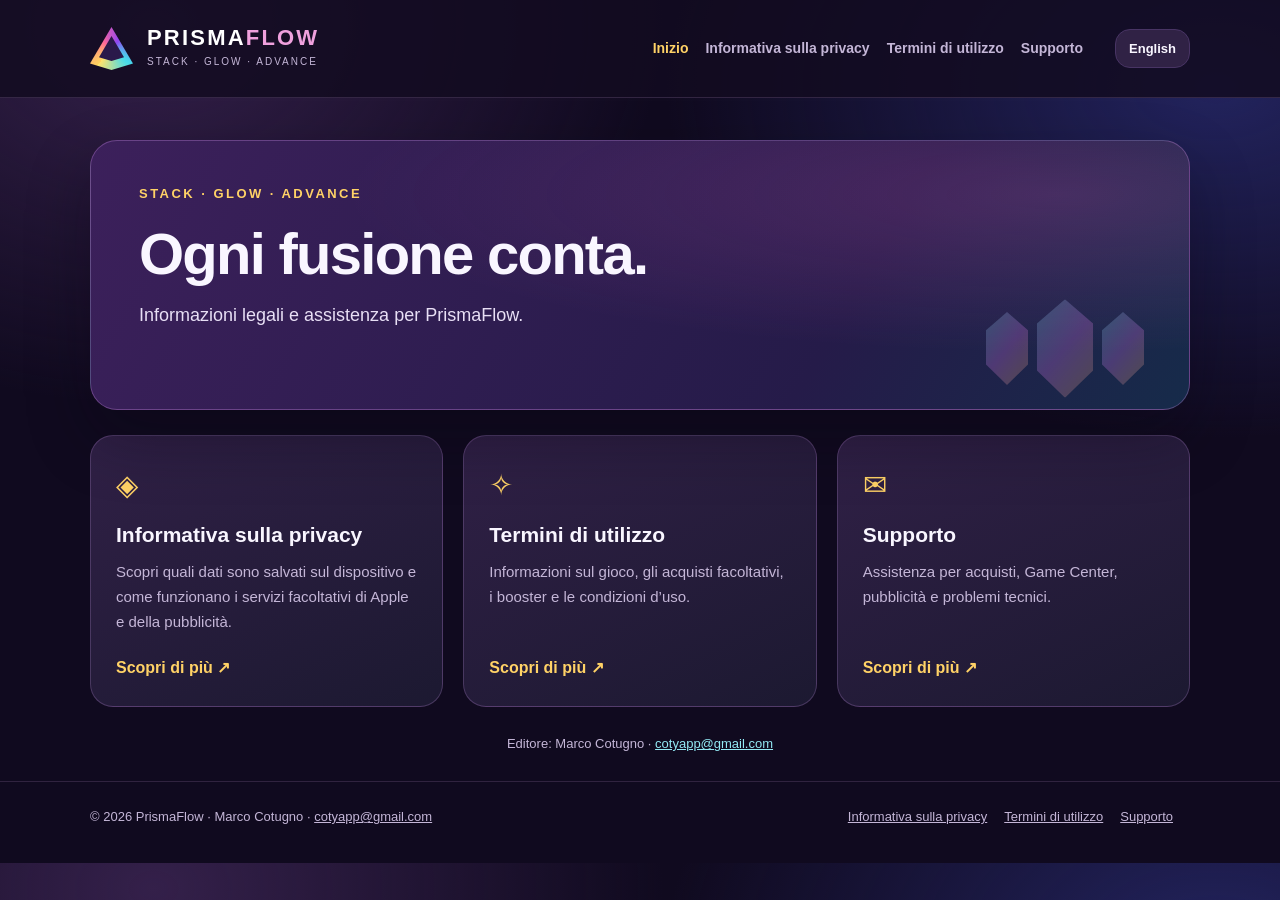
==== index-it.html @ 76311cd1 "Add files via upload" ====
<!doctype html>
<html lang="it">
<head>
<meta charset="utf-8"><meta name="viewport" content="width=device-width, initial-scale=1">
<title>PrismaFlow · Ogni fusione conta.</title>
<meta name="description" content="Informazioni legali e assistenza per PrismaFlow.">
<meta name="color-scheme" content="dark"><meta name="theme-color" content="#171027">
<link rel="stylesheet" href="styles.css">
<link rel="alternate" hreflang="en" href="index.html">
</head>
<body>
<a class="skip" href="#content">Vai al contenuto</a>
<header class="site-header"><div class="wrap header-inner"><a class="brand" href="index-it.html" aria-label="PrismaFlow home"><span class="prism" aria-hidden="true"></span><span><strong>PRISMA<span>FLOW</span></strong><small>STACK · GLOW · ADVANCE</small></span></a><nav aria-label="Navigazione principale"><a href="index-it.html" class="active" aria-current="page">Inizio</a><a href="privacy-it.html" class="" >Informativa sulla privacy</a><a href="terms-it.html" class="" >Termini di utilizzo</a><a href="support-it.html" class="" >Supporto</a></nav><a class="language" href="index.html" lang="en">English</a></div></header>
<main id="content" class="wrap"><section class="hero home-hero"><div class="eyebrow">STACK · GLOW · ADVANCE</div><h1>Ogni fusione conta.</h1><p>Informazioni legali e assistenza per PrismaFlow.</p><div class="hero-prisms" aria-hidden="true"><span></span><span></span><span></span></div></section><div class="feature-grid"><a class="feature-card" href="privacy-it.html"><div class="symbol">◈</div><h2>Informativa sulla privacy</h2><p>Scopri quali dati sono salvati sul dispositivo e come funzionano i servizi facoltativi di Apple e della pubblicità.</p><span class="card-cta">Scopri di più <span aria-hidden="true">↗</span></span></a><a class="feature-card" href="terms-it.html"><div class="symbol">✧</div><h2>Termini di utilizzo</h2><p>Informazioni sul gioco, gli acquisti facoltativi, i booster e le condizioni d’uso.</p><span class="card-cta">Scopri di più <span aria-hidden="true">↗</span></span></a><a class="feature-card" href="support-it.html"><div class="symbol">✉</div><h2>Supporto</h2><p>Assistenza per acquisti, Game Center, pubblicità e problemi tecnici.</p><span class="card-cta">Scopri di più <span aria-hidden="true">↗</span></span></a></div><p class="meta centered">Editore: Marco Cotugno · <a href="mailto:cotyapp@gmail.com">cotyapp@gmail.com</a></p></main>
<footer class="site-footer"><div class="wrap footer-inner"><span>© 2026 PrismaFlow · Marco Cotugno · <a href="mailto:cotyapp@gmail.com">cotyapp@gmail.com</a></span><span><a href="privacy-it.html">Informativa sulla privacy</a><a href="terms-it.html">Termini di utilizzo</a><a href="support-it.html">Supporto</a></span></div></footer>
</body></html>
---- styles.css ----
/* PrismaFlow Legal — lightweight static design, no remote assets */
:root{color-scheme:dark;--bg:#100a1f;--panel:#211737;--line:#483464;--text:#f9f6ff;--muted:#c4b6d7;--gold:#ffd266;--pink:#efa0dd;--cyan:#77dfea}
*{box-sizing:border-box}html{scroll-behavior:smooth}body{margin:0;background:radial-gradient(ellipse at 12% 3%,#34204a 0,transparent 32%),radial-gradient(ellipse at 95% 10%,#22235d 0,transparent 32%),var(--bg);color:var(--text);font-family:-apple-system,BlinkMacSystemFont,"Segoe UI",Inter,Arial,sans-serif;line-height:1.68}
a{color:#93e9f4}a:hover{text-decoration:none}a:focus-visible{outline:3px solid var(--gold);outline-offset:4px}.wrap{width:min(1100px,calc(100% - 36px));margin:0 auto}.skip{position:absolute;left:-9999px;top:8px;z-index:100}.skip:focus{left:8px;padding:10px;background:var(--bg)}
.site-header{border-bottom:1px solid rgba(236,185,255,.15);background:rgba(18,11,32,.85)}.header-inner{min-height:97px;display:flex;align-items:center;gap:32px}.brand{display:flex;align-items:center;gap:14px;color:white;text-decoration:none;white-space:nowrap}.brand strong{font-size:22px;letter-spacing:.10em;font-weight:900;line-height:1.1}.brand strong span{color:var(--pink)}.brand small{display:block;color:var(--muted);font-size:10px;letter-spacing:.2em}.prism{display:inline-block;position:relative;width:43px;height:43px;clip-path:polygon(50% 0,100% 85%,50% 100%,0 85%);background:conic-gradient(from 220deg,#ffd35d,#ff6798,#8f45f3,#45dbea,#ffe36b);filter:drop-shadow(0 0 5px #ba6fea)}.prism:after{content:"";position:absolute;inset:9px;clip-path:polygon(50% 0,100% 85%,50% 100%,0 85%);background:#2a194a}.header-inner nav{margin-left:auto;display:flex;gap:17px;flex-wrap:wrap}.header-inner nav a{color:var(--muted);text-decoration:none;font-size:14px;font-weight:650}.header-inner nav a:hover,.header-inner nav a.active{color:var(--gold)}.language{border:1px solid var(--line);background:#302245;padding:8px 13px;border-radius:15px;text-decoration:none;color:var(--text);white-space:nowrap;font-weight:650;font-size:13px}
.hero{position:relative;overflow:hidden;border-radius:27px;border:1px solid rgba(227,154,250,.29);background:radial-gradient(ellipse at 88% 20%,rgba(242,101,204,.19),transparent 52%),linear-gradient(120deg,#3c205b,#251b49 68%,#162b4a);padding:42px 48px;margin-top:42px;box-shadow:0 28px 64px #09051355}.eyebrow{color:var(--gold);font-weight:800;font-size:13px;letter-spacing:.19em}.hero h1{font-size:clamp(30px,5vw,58px);letter-spacing:-.03em;line-height:1.15;margin:16px 0 12px}.hero p{max-width:690px;color:#e8dff5;font-size:18px;margin:0}.meta{display:inline-block;font-size:13px;color:var(--muted);margin-top:17px}.centered{display:block;text-align:center;margin:26px}.small-hero{padding:35px 45px}.small-hero h1{font-size:clamp(28px,4vw,43px)}.home-hero{min-height:270px}.hero-prisms{display:flex;gap:16px;position:absolute;right:45px;bottom:24px;opacity:.24}.hero-prisms span{display:inline-block;width:42px;height:73px;clip-path:polygon(50% 0,100% 25%,100% 72%,50% 100%,0 72%,0 25%);background:linear-gradient(130deg,#72e4ed,#e982fb,#ffbd64)}.hero-prisms span:nth-child(2){transform:scale(1.35)}
.feature-grid{display:grid;grid-template-columns:repeat(3,1fr);gap:20px;margin-top:25px}.feature-card{color:var(--text);text-decoration:none;display:flex;flex-direction:column;min-height:236px;padding:25px;border-radius:23px;background:linear-gradient(155deg,#302046,#1c1931);border:1px solid rgba(221,166,255,.22);transition:transform .2s,border-color .2s}.feature-card:hover{transform:translateY(-3px);border-color:var(--pink)}.feature-card h2{font-size:21px;margin:7px 0}.feature-card p{color:var(--muted);margin:0 0 20px;font-size:15px}.symbol{color:var(--gold);font-size:29px}.card-cta{color:var(--gold);font-weight:800;margin-top:auto}
.article{width:min(850px,100%);margin:24px auto 65px;border:1px solid rgba(226,179,255,.17);border-radius:23px;background:#1b1430d9;padding:28px clamp(22px,5vw,60px)}.article-intro{color:#e4d8ee;border-bottom:1px solid var(--line);padding:6px 0 20px;font-size:14px}.content-section{padding:11px 0;border-bottom:1px solid rgba(185,145,230,.13)}.content-section:last-child{border:0}.content-section h2{font-size:22px;margin:20px 0 11px;color:#ffdc8d;line-height:1.3}.content-section p{margin:0 0 16px;color:#e8e0f0}.content-section strong{color:white}
.site-footer{border-top:1px solid rgba(225,173,245,.15);padding:24px 0 35px;color:var(--muted);font-size:13px}.footer-inner{display:flex;justify-content:space-between;gap:20px;flex-wrap:wrap}.footer-inner a{margin-right:17px;color:var(--muted)}
@media(max-width:800px){.header-inner{padding:20px 0;flex-wrap:wrap;gap:15px}.header-inner nav{order:3;width:100%;margin:0;justify-content:space-between;gap:10px}.language{margin-left:auto}.feature-grid{grid-template-columns:1fr}.feature-card{min-height:170px}.hero{padding:31px 25px}.hero-prisms{display:none}.article{padding:22px}.footer-inner{flex-direction:column}}
@media(prefers-reduced-motion:reduce){html{scroll-behavior:auto}.feature-card{transition:none}}
@media print{body{background:white;color:black}.site-header,.site-footer{display:none}.hero,.article{background:white;color:black;box-shadow:none;border:none}.hero h1,.article h2,.article p{color:black}.article a{color:#444}}
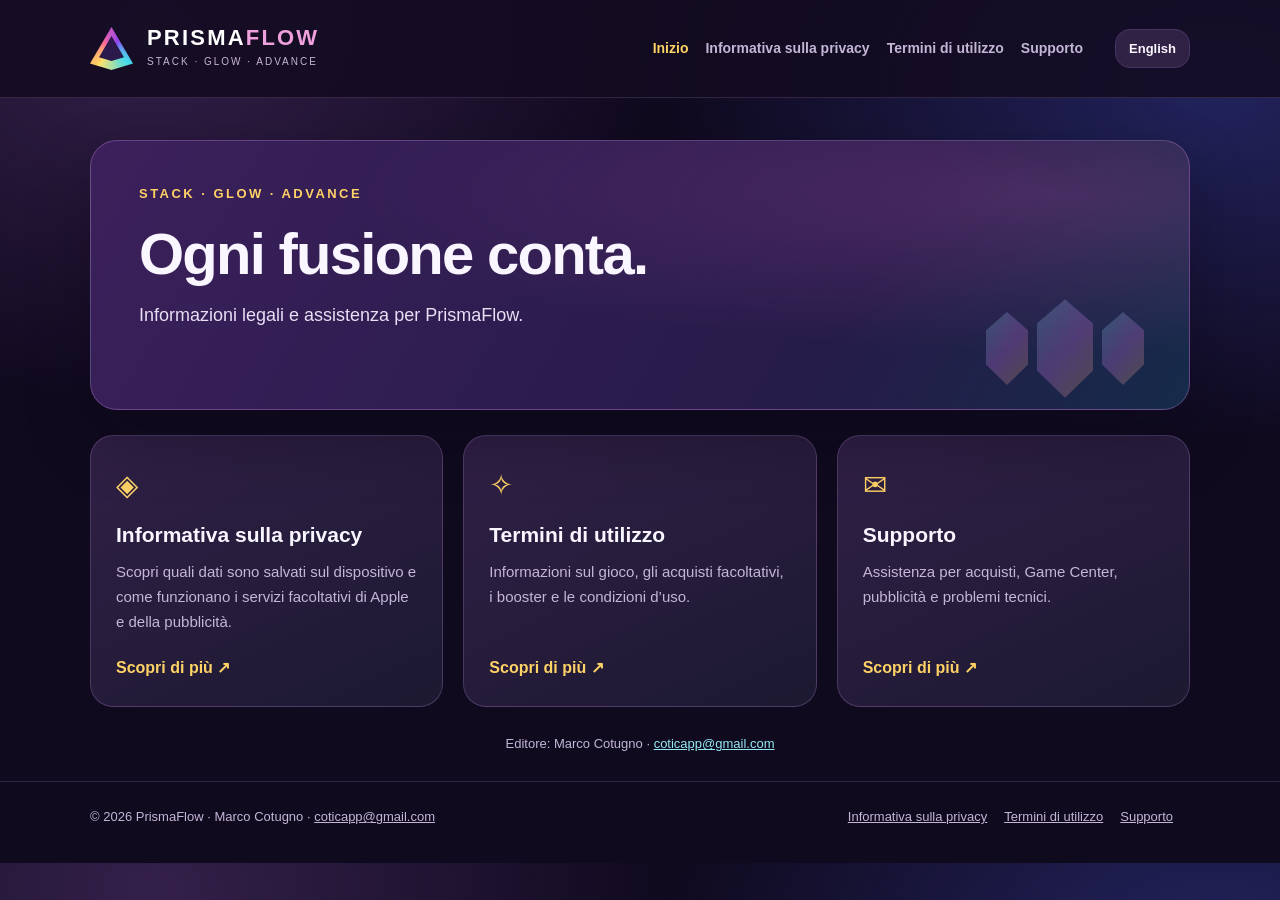
==== commit 35152a95: "correction to contact email" ====
--- a/index-it.html
+++ b/index-it.html
@@ -1,16 +1,95 @@
 <!doctype html>
 <html lang="it">
-<head>
-<meta charset="utf-8"><meta name="viewport" content="width=device-width, initial-scale=1">
-<title>PrismaFlow · Ogni fusione conta.</title>
-<meta name="description" content="Informazioni legali e assistenza per PrismaFlow.">
-<meta name="color-scheme" content="dark"><meta name="theme-color" content="#171027">
-<link rel="stylesheet" href="styles.css">
-<link rel="alternate" hreflang="en" href="index.html">
-</head>
-<body>
-<a class="skip" href="#content">Vai al contenuto</a>
-<header class="site-header"><div class="wrap header-inner"><a class="brand" href="index-it.html" aria-label="PrismaFlow home"><span class="prism" aria-hidden="true"></span><span><strong>PRISMA<span>FLOW</span></strong><small>STACK · GLOW · ADVANCE</small></span></a><nav aria-label="Navigazione principale"><a href="index-it.html" class="active" aria-current="page">Inizio</a><a href="privacy-it.html" class="" >Informativa sulla privacy</a><a href="terms-it.html" class="" >Termini di utilizzo</a><a href="support-it.html" class="" >Supporto</a></nav><a class="language" href="index.html" lang="en">English</a></div></header>
-<main id="content" class="wrap"><section class="hero home-hero"><div class="eyebrow">STACK · GLOW · ADVANCE</div><h1>Ogni fusione conta.</h1><p>Informazioni legali e assistenza per PrismaFlow.</p><div class="hero-prisms" aria-hidden="true"><span></span><span></span><span></span></div></section><div class="feature-grid"><a class="feature-card" href="privacy-it.html"><div class="symbol">◈</div><h2>Informativa sulla privacy</h2><p>Scopri quali dati sono salvati sul dispositivo e come funzionano i servizi facoltativi di Apple e della pubblicità.</p><span class="card-cta">Scopri di più <span aria-hidden="true">↗</span></span></a><a class="feature-card" href="terms-it.html"><div class="symbol">✧</div><h2>Termini di utilizzo</h2><p>Informazioni sul gioco, gli acquisti facoltativi, i booster e le condizioni d’uso.</p><span class="card-cta">Scopri di più <span aria-hidden="true">↗</span></span></a><a class="feature-card" href="support-it.html"><div class="symbol">✉</div><h2>Supporto</h2><p>Assistenza per acquisti, Game Center, pubblicità e problemi tecnici.</p><span class="card-cta">Scopri di più <span aria-hidden="true">↗</span></span></a></div><p class="meta centered">Editore: Marco Cotugno · <a href="mailto:cotyapp@gmail.com">cotyapp@gmail.com</a></p></main>
-<footer class="site-footer"><div class="wrap footer-inner"><span>© 2026 PrismaFlow · Marco Cotugno · <a href="mailto:cotyapp@gmail.com">cotyapp@gmail.com</a></span><span><a href="privacy-it.html">Informativa sulla privacy</a><a href="terms-it.html">Termini di utilizzo</a><a href="support-it.html">Supporto</a></span></div></footer>
-</body></html>+  <head>
+    <meta charset="utf-8" />
+    <meta name="viewport" content="width=device-width, initial-scale=1" />
+    <title>PrismaFlow · Ogni fusione conta.</title>
+    <meta
+      name="description"
+      content="Informazioni legali e assistenza per PrismaFlow."
+    />
+    <meta name="color-scheme" content="dark" />
+    <meta name="theme-color" content="#171027" />
+    <link rel="stylesheet" href="styles.css" />
+    <link rel="alternate" hreflang="en" href="index.html" />
+  </head>
+  <body>
+    <a class="skip" href="#content">Vai al contenuto</a>
+    <header class="site-header">
+      <div class="wrap header-inner">
+        <a class="brand" href="index-it.html" aria-label="PrismaFlow home"
+          ><span class="prism" aria-hidden="true"></span
+          ><span
+            ><strong>PRISMA<span>FLOW</span></strong
+            ><small>STACK · GLOW · ADVANCE</small></span
+          ></a
+        >
+        <nav aria-label="Navigazione principale">
+          <a href="index-it.html" class="active" aria-current="page">Inizio</a
+          ><a href="privacy-it.html" class="">Informativa sulla privacy</a
+          ><a href="terms-it.html" class="">Termini di utilizzo</a
+          ><a href="support-it.html" class="">Supporto</a>
+        </nav>
+        <a class="language" href="index.html" lang="en">English</a>
+      </div>
+    </header>
+    <main id="content" class="wrap">
+      <section class="hero home-hero">
+        <div class="eyebrow">STACK · GLOW · ADVANCE</div>
+        <h1>Ogni fusione conta.</h1>
+        <p>Informazioni legali e assistenza per PrismaFlow.</p>
+        <div class="hero-prisms" aria-hidden="true">
+          <span></span><span></span><span></span>
+        </div>
+      </section>
+      <div class="feature-grid">
+        <a class="feature-card" href="privacy-it.html"
+          ><div class="symbol">◈</div>
+          <h2>Informativa sulla privacy</h2>
+          <p>
+            Scopri quali dati sono salvati sul dispositivo e come funzionano i
+            servizi facoltativi di Apple e della pubblicità.
+          </p>
+          <span class="card-cta"
+            >Scopri di più <span aria-hidden="true">↗</span></span
+          ></a
+        ><a class="feature-card" href="terms-it.html"
+          ><div class="symbol">✧</div>
+          <h2>Termini di utilizzo</h2>
+          <p>
+            Informazioni sul gioco, gli acquisti facoltativi, i booster e le
+            condizioni d’uso.
+          </p>
+          <span class="card-cta"
+            >Scopri di più <span aria-hidden="true">↗</span></span
+          ></a
+        ><a class="feature-card" href="support-it.html"
+          ><div class="symbol">✉</div>
+          <h2>Supporto</h2>
+          <p>
+            Assistenza per acquisti, Game Center, pubblicità e problemi tecnici.
+          </p>
+          <span class="card-cta"
+            >Scopri di più <span aria-hidden="true">↗</span></span
+          ></a
+        >
+      </div>
+      <p class="meta centered">
+        Editore: Marco Cotugno ·
+        <a href="mailto:coticapp@gmail.com">coticapp@gmail.com</a>
+      </p>
+    </main>
+    <footer class="site-footer">
+      <div class="wrap footer-inner">
+        <span
+          >© 2026 PrismaFlow · Marco Cotugno ·
+          <a href="mailto:coticapp@gmail.com">coticapp@gmail.com</a></span
+        ><span
+          ><a href="privacy-it.html">Informativa sulla privacy</a
+          ><a href="terms-it.html">Termini di utilizzo</a
+          ><a href="support-it.html">Supporto</a></span
+        >
+      </div>
+    </footer>
+  </body>
+</html>
